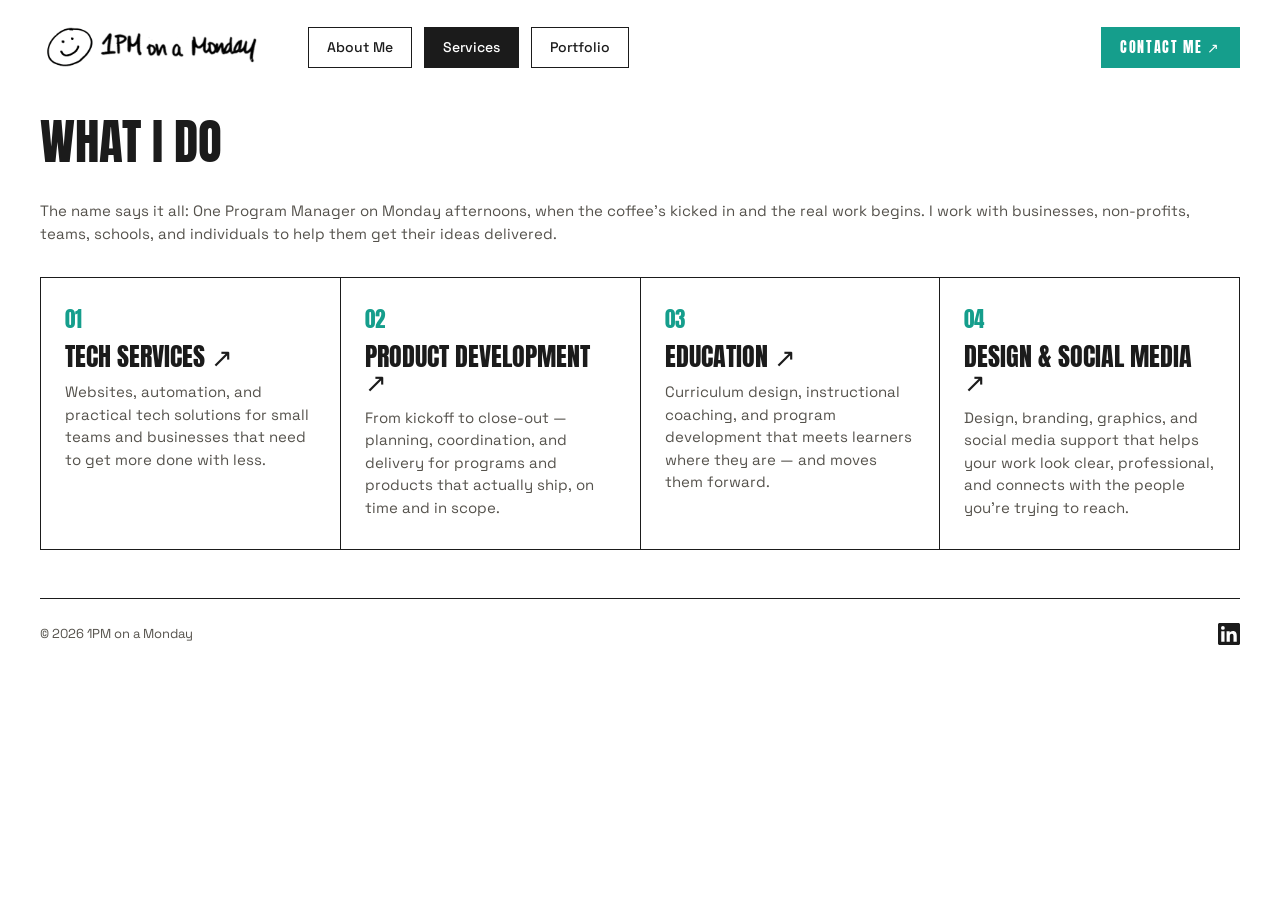
==== services.html @ bab46374 "Build out the 1PM on a Monday site Pages: home, about, services, portfolio, four service pages, and " ====
<!DOCTYPE html>
<html lang="en">
<head>
  <meta charset="UTF-8">
  <meta name="viewport" content="width=device-width, initial-scale=1.0">
  <title>Services — 1PM on a Monday</title>
  <meta name="description" content="Services from 1PM on a Monday — tech, product development, education, and design & social media for teams and organizations.">
  <meta property="og:title" content="Services — 1PM on a Monday">
  <meta property="og:description" content="Tech, product development, education, and design & social media for teams and organizations.">
  <meta property="og:type" content="website">
  <meta property="og:url" content="https://1pmonamonday.com/services.html">
  <meta property="og:image" content="https://1pmonamonday.com/assets/images/og-image.png">
  <meta property="og:image:width" content="1200">
  <meta property="og:image:height" content="630">
  <meta property="og:image:alt" content="1PM on a Monday">
  <meta property="og:site_name" content="1PM on a Monday">
  <meta name="twitter:card" content="summary_large_image">
  <link rel="icon" href="assets/images/favicon.ico" sizes="any">
  <link rel="icon" href="assets/images/favicon-32.png" type="image/png" sizes="32x32">
  <link rel="apple-touch-icon" href="assets/images/apple-touch-icon.png">
  <link rel="preconnect" href="https://fonts.googleapis.com">
  <link rel="preconnect" href="https://fonts.gstatic.com" crossorigin>
  <link href="https://fonts.googleapis.com/css2?family=Anton&family=Caveat:wght@500;600;700&family=Space+Grotesk:wght@400;500;600;700&display=swap" rel="stylesheet">
  <link rel="stylesheet" href="css/styles.css">
</head>
<body>

  <!-- Header -->
  <header class="site-header">
    <div class="container header-inner">
      <nav class="nav-pills" aria-label="Primary">
        <a href="about.html" class="pill">About Me</a>
        <a href="services.html" class="pill pill-active" aria-current="page">Services</a>
        <a href="portfolio.html" class="pill">Portfolio</a>
        <a href="index.html#contact" class="pill pill-cta">Contact Me ↗</a>
      </nav>
      <a href="index.html" class="wordmark" aria-label="1PM on a Monday home">
        <img src="assets/images/1pmonamonday-header.png" alt="1PM on a Monday" class="wordmark-logo">
      </a>
    </div>
  </header>

  <main>

    <!-- What I do -->
    <section class="section container" id="services">
      <div class="section-head">
        <h2 class="section-title">What I do</h2>
      </div>

      <p class="section-intro">The name says it all: One Program Manager on Monday afternoons, when the coffee's kicked in and the real work begins. I work with businesses, non-profits, teams, schools, and individuals to help them get their ideas delivered.</p>

      <div class="cards">
        <a class="card" href="service-tech.html">
          <div class="card-num">01</div>
          <h3 class="card-title">Tech Services ↗</h3>
          <p>Websites, automation, and practical tech solutions for small teams and businesses that need to get more done with less.</p>
        </a>
        <a class="card" href="service-product-development.html">
          <div class="card-num">02</div>
          <h3 class="card-title">Product Development ↗</h3>
          <p>From kickoff to close-out — planning, coordination, and delivery for programs and products that actually ship, on time and in scope.</p>
        </a>
        <a class="card" href="service-education.html">
          <div class="card-num">03</div>
          <h3 class="card-title">Education ↗</h3>
          <p>Curriculum design, instructional coaching, and program development that meets learners where they are — and moves them forward.</p>
        </a>
        <a class="card" href="service-design-and-social-media.html">
          <div class="card-num">04</div>
          <h3 class="card-title">Design & Social Media ↗</h3>
          <p>Design, branding, graphics, and social media support that helps your work look clear, professional, and connects with the people you’re trying to reach.</p>
        </a>
      </div>
    </section>

  </main>

  <!-- Footer -->
  <footer class="site-footer container">
    <p class="copyright">© <span id="year">2026</span> 1PM on a Monday</p>
    <a href="https://www.linkedin.com/in/asajohnson" target="_blank" rel="noopener noreferrer" class="footer-linkedin" aria-label="LinkedIn">
      <svg viewBox="0 0 24 24" width="22" height="22" fill="currentColor" aria-hidden="true">
        <path d="M20.45 20.45h-3.55v-5.57c0-1.33-.02-3.04-1.85-3.04-1.85 0-2.14 1.45-2.14 2.94v5.67H9.36V9h3.41v1.56h.05c.48-.9 1.63-1.85 3.36-1.85 3.6 0 4.27 2.37 4.27 5.45v6.29zM5.34 7.43a2.06 2.06 0 1 1 0-4.12 2.06 2.06 0 0 1 0 4.12zM7.12 20.45H3.56V9h3.56v11.45zM22.22 0H1.77C.79 0 0 .77 0 1.72v20.56C0 23.23.79 24 1.77 24h20.45c.98 0 1.78-.77 1.78-1.72V1.72C24 .77 23.2 0 22.22 0z"/>
      </svg>
    </a>
  </footer>

  <script src="js/main.js"></script>
</body>
</html>
---- css/styles.css ----
:root {
  --paper:      #FFFFFF;   /* white canvas */
  --ink:        #1B1B1B;   /* near-black, matches marker logo */
  --ink-soft:   #55524C;
  --accent:     #159E8C;   /* teal pop */
  --accent-ink: #FFFFFF;
  --alert:      #FBF1C7;   /* soft yellow, notice background */

  --font-display: "Anton", "Arial Narrow", sans-serif;
  --font-body:    "Space Grotesk", system-ui, sans-serif;
  --font-hand:    "Caveat", "Comic Sans MS", cursive;

  --hair: 1.6px solid var(--ink);   /* Bennett-style hairline frame */
}

*, *::before, *::after { box-sizing: border-box; }

html { scroll-behavior: smooth; }

body {
  margin: 0;
  background: var(--paper);
  color: var(--ink);
  font-family: var(--font-body);
  font-size: 16px;
  line-height: 1.5;
  -webkit-font-smoothing: antialiased;
  overflow-x: hidden;
}

.container {
  width: 100%;
  max-width: 1200px;
  margin: 0 auto;
  padding: 0 clamp(20px, 4vw, 48px);
}

a { color: inherit; }

/* the playful italic letter-swap accent (Bennett's stray italics) */
em, .swap {
  font-family: var(--font-hand);
  font-style: normal;
  color: var(--accent);
  letter-spacing: 0;
}

/* ---------- Header (nav) ---------- */
.site-header { padding: 22px 0 10px; }
.header-inner {
  display: flex;
  align-items: center;
  gap: clamp(16px, 4vw, 40px);
  /* zero the container's horizontal padding so the wordmark lines up with the
     hero box, which sits at the container edge (.hero/.section zero it too) */
  padding-left: 0;
  padding-right: 0;
}
.nav-pills { display: flex; gap: 12px; flex: 1; }

.pill {
  display: inline-flex;
  align-items: center;
  gap: 6px;
  padding: 9px 18px;
  border: var(--hair);
  border-radius: 0;
  text-decoration: none;
  font-family: var(--font-body);
  font-weight: 500;
  font-size: 14px;
  background: transparent;
  transition: background .16s ease, color .16s ease;
}
.pill:hover { background: var(--ink); color: var(--paper); }
.pill-linkedin { justify-self: end; }
.pill-linkedin:hover { background: var(--accent); border-color: var(--accent); color: var(--accent-ink); }

/* green CTA pill, pushed to the far right of the nav (matches the .btn style) */
.pill-cta {
  margin-left: auto;
  background: var(--accent);
  border-color: var(--accent);
  color: var(--accent-ink);
  font-family: var(--font-display);
  font-weight: 400;
  letter-spacing: .12em;
  text-transform: uppercase;
  white-space: nowrap;
}
.pill-cta:hover { background: var(--ink); border-color: var(--ink); color: var(--paper); }

.wordmark { order: -1; display: inline-flex; align-items: center; text-decoration: none; }
.wordmark-logo { display: block; height: 50px; width: auto; }

/* ---------- Hero (the Bennett composition) ---------- */
.hero { padding: clamp(17px, 4.9vh, 63px) 0 clamp(14px, 2.8vh, 31px); }
.hero-stage { position: relative; }

.tag-chip {
  position: absolute;
  top: -19px;
  right: clamp(16px, 6vw, 90px);
  z-index: 2;
  background: var(--paper);
  border: var(--hair);
  padding: 11px 20px;
  font-family: var(--font-display);
  text-transform: uppercase;
  letter-spacing: .16em;
  font-size: 15.6px;
}
.tag-chip em { font-family: var(--font-display); font-size: 15.6px; letter-spacing: .16em; text-transform: uppercase; color: var(--accent); }

.hero-frame {
  border: var(--hair);
  padding: clamp(36px, 5vw, 58px) clamp(18px, 3.5vw, 44px) clamp(10px, 2.5vw, 26px);
}
.hero-frame-split { display: grid; grid-template-columns: 1fr auto; gap: clamp(8px, 1.4vw, 18px) clamp(24px, 4vw, 56px); align-items: center; --hero-text: clamp(2.25rem, 8.625vw, 6.45rem); }
.hero-frame-split .display { font-size: var(--hero-text); }
/* logo tracks the headline (2 lines ≈ 1.8em tall), scaled 50% larger: 1.8 × 1.5 = 2.7 */
.hero-logo { display: block; height: calc(var(--hero-text) * 2.7); width: auto; }

/* intro copy: full-width row spanning the bottom of the frame, note-box font */
.hero-intro {
  grid-column: 1 / -1;
}
.hero-intro p {
  margin: 0;
  font-size: 15px;
  line-height: 1.5;
}
.hero-intro p + p {
  margin-top: 1em;
}

@media (max-width: 720px) {
  .hero-frame-split { grid-template-columns: 1fr; justify-items: start; }
}

.display {
  font-family: var(--font-display);
  font-weight: 400;
  text-transform: uppercase;
  line-height: 0.9;
  letter-spacing: 0.02em;
  margin: 0;
  font-size: clamp(3rem, 11.5vw, 8.6rem);
}
.display .dash { color: var(--ink); font-family: var(--font-display); }
.display em { font-family: var(--font-hand); text-transform: lowercase; }

.hero-lower {
  display: flex;
  flex-wrap: wrap;
  align-items: stretch;
  gap: clamp(14px, 2vw, 24px);
  margin-top: clamp(16px, 2.4vw, 28px);
}
.hero-boxes { display: flex; flex-wrap: wrap; gap: clamp(14px, 2vw, 24px); flex: 1 1 560px; }
.note-box {
  border: var(--hair);
  padding: 16px 20px;
  margin: 0;
  flex: 1 1 220px;
  font-size: 15px;
  line-height: 1.5;
}
.note-box.lead { font-family: var(--font-hand); font-size: 23px; line-height: 1.2; }

/* ---------- Button ---------- */
.btn {
  display: inline-flex;
  align-items: center;
  gap: 8px;
  background: var(--accent);
  color: var(--accent-ink);
  border: var(--hair);
  border-color: var(--accent);
  border-radius: 0;
  padding: 16px 30px;
  font-family: var(--font-display);
  font-weight: 400;
  font-size: 15px;
  letter-spacing: .12em;
  text-transform: uppercase;
  text-decoration: none;
  white-space: nowrap;
  transition: background .16s ease, color .16s ease;
}
.btn em { color: var(--accent-ink); }
.btn:hover { background: var(--ink); border-color: var(--ink); color: var(--paper); }

/* ---------- Sections below (same crisp language) ---------- */
.section { padding: clamp(15px, 2.8vw, 36px) 0; }
.section-tight { padding-top: 0; }
.section-head { display: flex; align-items: baseline; justify-content: space-between; gap: 20px; flex-wrap: wrap; margin-bottom: clamp(20px, 3vw, 36px); }
.section-title {
  font-family: var(--font-display);
  font-weight: 400;
  text-transform: uppercase;
  font-size: clamp(1.9rem, 5vw, 3.4rem);
  line-height: 0.95;
  margin: 0;
}
.section-kicker { font-family: var(--font-hand); font-size: 22px; color: var(--ink-soft); margin: 0; }

/* "What I do" heading, 10% smaller than the shared section title */
#services .section-title { font-size: clamp(1.71rem, 4.5vw, 3.06rem); }
.section-intro { margin: 0 0 clamp(20px, 3vw, 32px); font-size: 15px; line-height: 1.5; color: var(--ink-soft); }
.cards { display: grid; grid-template-columns: repeat(auto-fit, minmax(260px, 1fr)); gap: 0; border-top: var(--hair); border-left: var(--hair); }
.card { display: block; border-right: var(--hair); border-bottom: var(--hair); padding: 26px 24px 30px; text-decoration: none; color: inherit; transition: background .16s ease; }
a.card:hover { background: var(--accent); color: var(--accent-ink); }
a.card:hover .card-num,
a.card:hover p { color: var(--accent-ink); }
.card-num { font-family: var(--font-display); font-size: 1.3rem; color: var(--accent); margin-bottom: 8px; }
.card-title { font-family: var(--font-display); font-weight: 400; text-transform: uppercase; font-size: 1.6rem; line-height: 1; margin: 0 0 12px; }
.card p { margin: 0; color: var(--ink-soft); font-size: 15px; }

/* About */
.about { display: flex; align-items: flex-start; gap: clamp(24px, 5vw, 60px); flex-wrap: wrap; }
.about-mark { flex: 0 0 clamp(150px, 24vw, 280px); color: var(--ink); }
.about-mark svg { width: 100%; height: auto; }
.about-mark-img { display: block; width: 100%; height: auto; border: var(--hair); }
.about-body { flex: 1 1 340px; }
.about-body .section-title { margin-bottom: 16px; }
.about-body p { max-width: 58ch; color: var(--ink-soft); }
.about-body ul { max-width: 58ch; color: var(--ink-soft); }
.about-body em { font-size: 1.4641em; text-transform: none; }
.about-actions { display: flex; flex-direction: column; align-items: flex-start; gap: 14px; margin-top: 20px; }

/* Contact */
.contact-frame { display: flex; align-items: center; justify-content: space-between; gap: 32px; flex-wrap: wrap; }
/* match the "What I do" section title size */
.contact .display-sm { font-size: clamp(1.9rem, 5vw, 3.4rem); }
.display-sm { font-size: clamp(2.4rem, 7vw, 4.8rem); }
.contact-actions { display: flex; flex-direction: column; align-items: flex-start; gap: 14px; }
.contact-email { font-family: var(--font-body); font-size: 17px; text-decoration: none; border-bottom: 2px solid var(--accent); }
.contact-email:hover { color: var(--accent); }

/* Footer */
.site-footer { display: flex; align-items: center; justify-content: space-between; gap: 18px; flex-wrap: wrap; padding: 24px 0 40px; border-top: var(--hair); margin-top: 12px; }
.footer-linkedin { display: inline-flex; color: var(--ink); text-decoration: none; }
.footer-linkedin:hover { color: var(--accent); }
.friday-link { font-family: var(--font-hand); font-size: 24px; text-decoration: none; }
.friday-link strong { color: var(--accent); font-weight: 700; }
.friday-link:hover { color: var(--accent); }
.copyright { font-size: 13px; color: var(--ink-soft); margin: 0; }

/* ---------- Nav active state ---------- */
.pill-active, .pill-active:hover { background: var(--ink); color: var(--paper); }

/* ---------- Portfolio filters ---------- */
/* hidden without JS, where the buttons would do nothing */
.work-filters { display: none; flex-wrap: wrap; gap: 10px; margin: 0 0 clamp(18px, 2.5vw, 28px); }
.has-js .work-filters { display: flex; }
.work-filters .pill { color: var(--ink); cursor: pointer; font: inherit; font-size: 14px; font-weight: 500; }
/* these two must outrank the rule above, which beats .pill-active on specificity */
.work-filters .pill:hover,
.work-filters .pill-active { color: var(--paper); }
.work-card[hidden] { display: none; }
.work-empty { margin: 0; padding: 22px 0; font-size: 15px; line-height: 1.5; color: var(--ink-soft); }
.work-empty a { color: var(--accent); }

/* ---------- Portfolio card grid ---------- */
.work-grid {
  display: grid;
  grid-template-columns: repeat(auto-fill, minmax(300px, 1fr));
  gap: clamp(18px, 2.5vw, 30px);
}
.work-card {
  display: flex;
  flex-direction: column;
  border: var(--hair);
  background: var(--paper);
  color: var(--ink);
  text-decoration: none;
  transition: transform .16s ease, box-shadow .16s ease;
}
a.work-card:hover { transform: translate(-3px, -3px); box-shadow: 6px 6px 0 var(--ink); }
.work-thumb { display: block; border-bottom: var(--hair); }
.work-thumb img { display: block; width: 100%; height: auto; aspect-ratio: 8 / 5; object-fit: cover; }
.work-body { display: flex; flex-direction: column; gap: 7px; padding: 22px 22px 24px; }
.work-title { font-family: var(--font-display); text-transform: uppercase; font-size: 1.5rem; line-height: 1; }
.work-subtitle { font-family: var(--font-hand); font-size: 20px; line-height: 1; color: var(--accent); }
.work-desc { color: var(--ink-soft); font-size: 15px; line-height: 1.5; }
.work-link { margin-top: 6px; font-family: var(--font-display); text-transform: uppercase; letter-spacing: .1em; font-size: 13px; }
a.work-card:hover .work-link { color: var(--accent); }

/* ---------- Project detail page ---------- */
/* zero the container padding like .hero/.section/.header-inner do, so the
   page content lines up with the nav above it */
.project { padding: 0 0 24px; }
.back-link { display: inline-flex; align-items: center; gap: 7px; margin-top: 8px; font-family: var(--font-body); font-weight: 600; font-size: 14px; text-decoration: none; color: var(--ink); }
.back-link:hover { color: var(--accent); }

.project-hero { margin: 22px 0 clamp(24px, 4vw, 44px); }
.tag-inline { position: static; display: inline-block; right: auto; top: auto; margin-bottom: 18px; }
.project-title { margin: 0 0 14px; }
.project-subtitle { font-family: var(--font-hand); font-size: clamp(22px, 3vw, 30px); line-height: 1.15; max-width: 42ch; margin: 0 0 26px; }

.meta-grid { display: grid; grid-template-columns: repeat(auto-fit, minmax(180px, 1fr)); border-top: var(--hair); border-left: var(--hair); margin: 0; }
.meta-cell { border-right: var(--hair); border-bottom: var(--hair); padding: 15px 20px; }
.meta-cell dt { font-family: var(--font-display); text-transform: uppercase; letter-spacing: .12em; font-size: 12px; color: var(--accent); margin-bottom: 6px; }
.meta-cell dd { margin: 0; font-size: 15px; }

.project-figure { margin: 0 0 clamp(28px, 4vw, 48px); border: var(--hair); }
.project-figure img { display: block; width: 100%; height: auto; }

.prose { max-width: 68ch; }
.prose h2 { font-family: var(--font-display); font-weight: 400; text-transform: uppercase; font-size: clamp(1.5rem, 3.5vw, 2.2rem); line-height: 1; margin: 36px 0 12px; }
.prose p { margin: 0 0 16px; color: var(--ink-soft); }
.prose ul { margin: 0 0 16px; padding-left: 20px; color: var(--ink-soft); }
.prose li { margin-bottom: 8px; }
.prose blockquote { margin: 28px 0 0; padding: 16px 24px; border-left: 4px solid var(--accent); font-family: var(--font-hand); font-size: 24px; line-height: 1.3; color: var(--ink); }
.prose blockquote cite { display: block; margin-top: 8px; font-family: var(--font-body); font-style: normal; font-size: 14px; color: var(--ink-soft); }

.project-more { display: flex; align-items: center; justify-content: space-between; gap: 18px; flex-wrap: wrap; margin-top: clamp(36px, 5vw, 56px); padding-top: 24px; border-top: var(--hair); }
.project-more .work-link { color: var(--ink); }
.project-more .work-link:hover { color: var(--accent); }

/* ---------- Notice (inline status banner) ---------- */
.notice {
  display: flex;
  align-items: baseline;
  gap: 14px;
  flex-wrap: wrap;
  border: var(--hair);
  background: var(--alert);
  padding: 16px 20px;
  margin: 0 0 clamp(20px, 3vw, 32px);
  font-size: 15px;
  line-height: 1.5;
}
.notice-label {
  font-family: var(--font-display);
  text-transform: uppercase;
  letter-spacing: .16em;
  font-size: 15.6px;
  color: var(--accent);
  flex: none;
}
.notice p { margin: 0; font-size: 15px; line-height: 1.5; }

/* ---------- Responsive ---------- */
@media (max-width: 860px) {
  .tag-chip { position: static; display: inline-block; margin-bottom: 14px; right: auto; top: auto; }
}
@media (max-width: 720px) {
  .header-inner { display: flex; flex-direction: column; align-items: center; gap: 14px; }
  .wordmark { order: -1; justify-self: auto; }
  .nav-pills { flex-wrap: wrap; justify-content: center; justify-self: auto; flex: 0 1 auto; width: 100%; }
  .pill-linkedin { justify-self: auto; }
  .pill-cta { margin-left: 0; }
  .contact-frame { flex-direction: column; align-items: flex-start; }
}
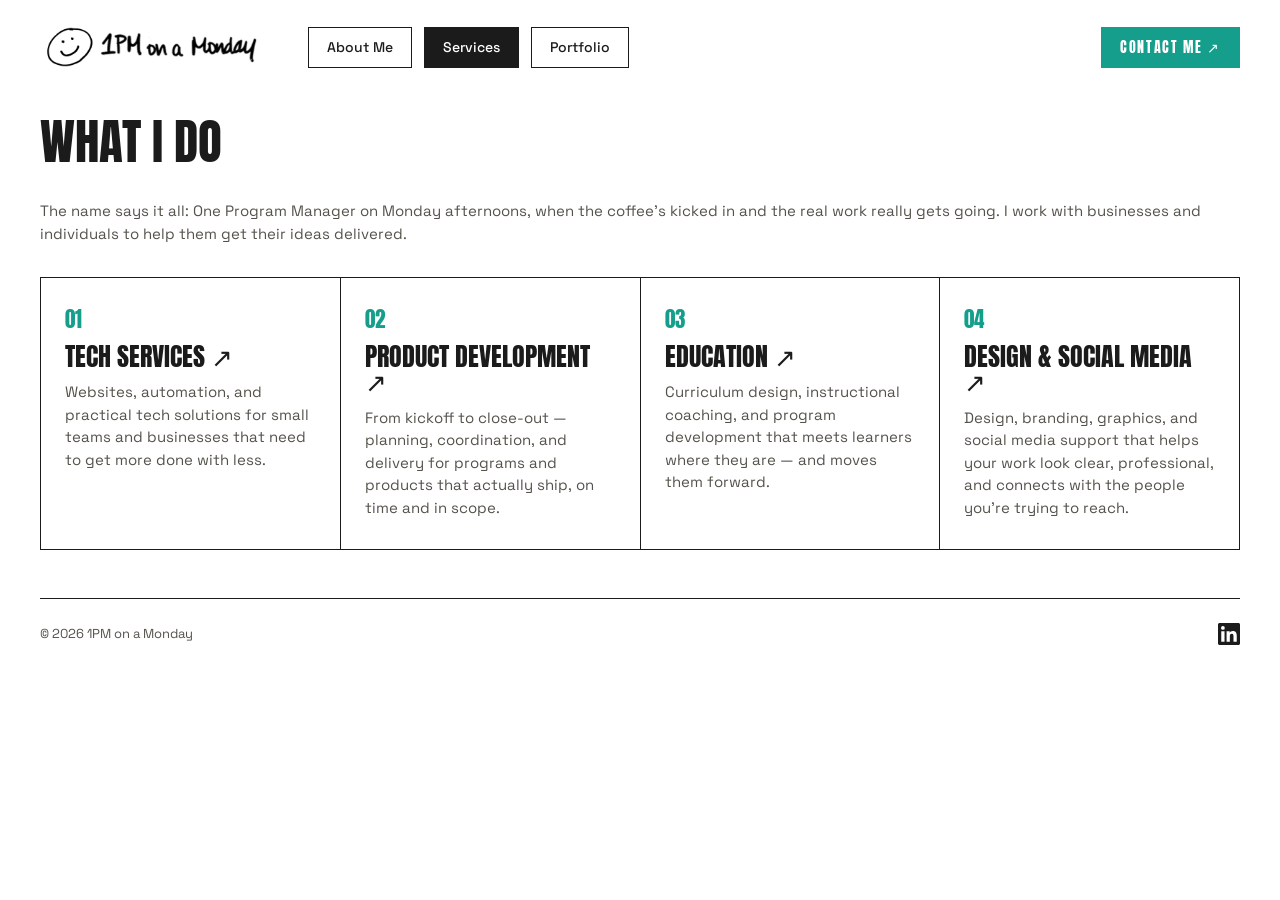
==== commit 77aefe2d: "Tighten the services intro copy Co-Authored-By: Claude Opus 5 (1M context) <noreply@anthropic.com>" ====
--- a/services.html
+++ b/services.html
@@ -48,7 +48,7 @@
         <h2 class="section-title">What I do</h2>
       </div>
 
-      <p class="section-intro">The name says it all: One Program Manager on Monday afternoons, when the coffee's kicked in and the real work begins. I work with businesses, non-profits, teams, schools, and individuals to help them get their ideas delivered.</p>
+      <p class="section-intro">The name says it all: One Program Manager on Monday afternoons, when the coffee's kicked in and the real work really gets going. I work with businesses and individuals to help them get their ideas delivered.</p>
 
       <div class="cards">
         <a class="card" href="service-tech.html">
